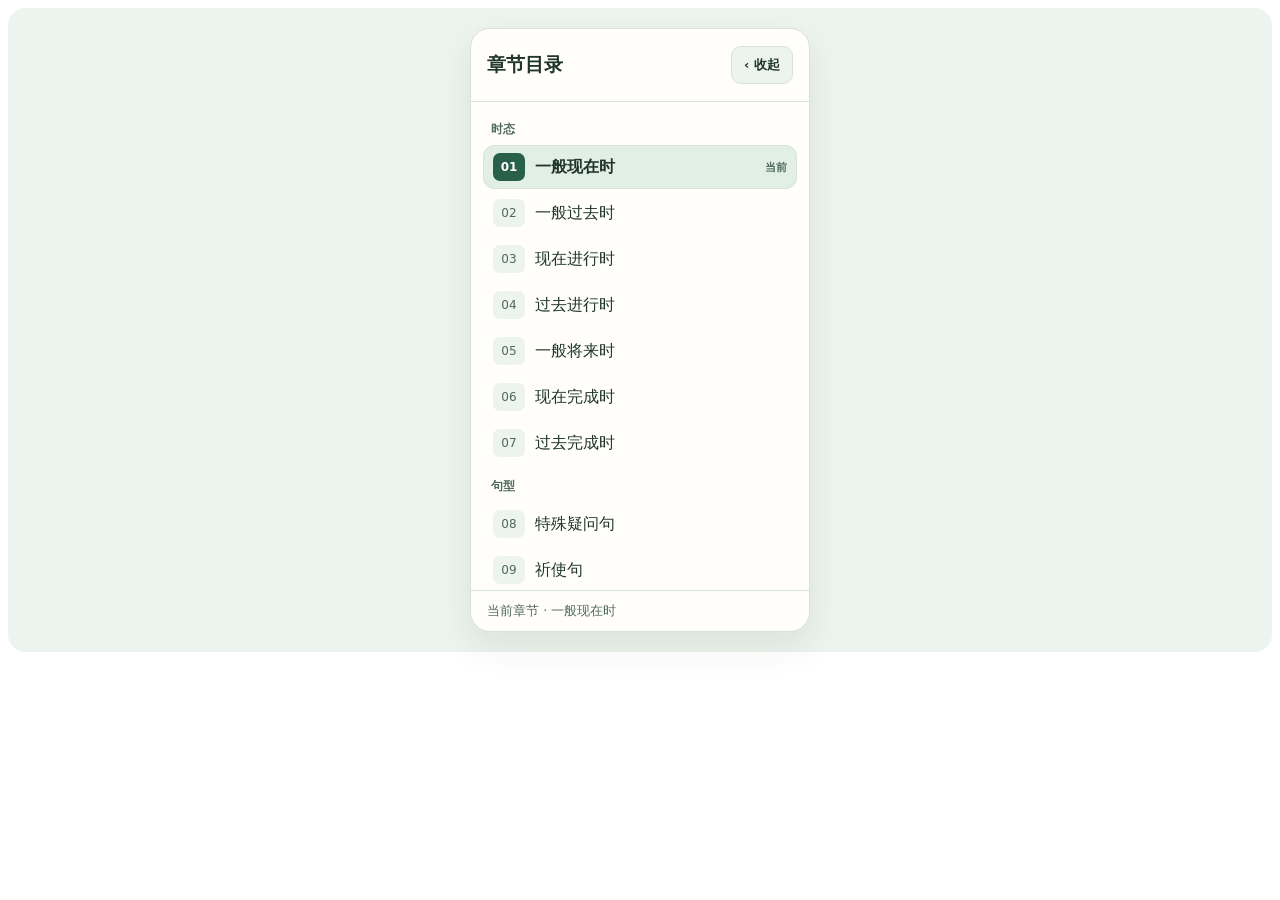
==== grammar-chapter-directory.html @ 1a6cff44 "Add classroom grammar chapter directory preview" ====
<!doctype html>
<html lang="zh-CN"><head><meta charset="utf-8"><meta name="viewport" content="width=device-width,initial-scale=1"><title>语法章节目录</title></head><body>
<style>
#grammar-directory-demo{--paper:light-dark(#fffefa,#17241f);--bg:light-dark(#edf3ee,#11201a);--ink:light-dark(#20362c,#e8f2ec);--muted:light-dark(#50695d,#adc2b7);--line:light-dark(#d6e3d9,#385346);--active:light-dark(#e2efe5,#29483b);color-scheme:light dark;color:var(--ink);font-family:Inter,"PingFang SC","Microsoft YaHei",system-ui,sans-serif;background:var(--bg);padding:20px;display:grid;place-items:center;border-radius:18px}
#grammar-directory-demo *{box-sizing:border-box}
#grammar-directory-demo [hidden]{display:none!important}
#grammar-directory-demo aside{width:min(100%,340px);background:var(--paper);border:1px solid var(--line);border-radius:20px;overflow:hidden;box-shadow:0 14px 35px #20362c16}
#grammar-directory-demo header{display:flex;align-items:center;justify-content:space-between;gap:12px;padding:17px 16px;border-bottom:1px solid var(--line)}
#grammar-directory-demo h2{margin:0;font-size:19px;font-weight:700}
#grammar-directory-demo button{font:inherit;color:inherit;cursor:pointer}
#grammar-directory-demo .fold{border:1px solid var(--line);background:var(--bg);border-radius:10px;padding:0 12px;min-height:38px;font-size:13px;font-weight:650;white-space:nowrap}
#grammar-directory-demo button:focus-visible{outline:2px solid light-dark(#28654f,#a0ddc0);outline-offset:2px}
#grammar-directory-demo nav{max-height:488px;overflow:auto;overscroll-behavior:contain;scrollbar-width:thin;padding:8px 12px 14px}
#grammar-directory-demo h3{font-size:12px;font-weight:700;color:var(--muted);margin:0;padding:11px 8px 5px;background:var(--paper);position:sticky;top:-8px;z-index:1}
#grammar-directory-demo .chapter{display:grid;grid-template-columns:32px 1fr auto;gap:10px;align-items:center;width:100%;min-height:44px;text-align:left;border:1px solid transparent;background:transparent;border-radius:11px;padding:5px 9px;margin:2px 0}
#grammar-directory-demo .chapter:hover{background:var(--bg)}
#grammar-directory-demo .chapter[aria-current=true]{background:var(--active);border-color:var(--line);font-weight:700}
#grammar-directory-demo .number{height:28px;border-radius:7px;display:grid;place-items:center;background:var(--bg);color:var(--muted);font-size:12px;font-variant-numeric:tabular-nums}
#grammar-directory-demo .chapter[aria-current=true] .number{background:light-dark(#28604b,#b5e5cc);color:light-dark(#fff,#113326)}
#grammar-directory-demo .status{font-size:11px;font-weight:650;color:var(--muted)}
#grammar-directory-demo footer{border-top:1px solid var(--line);padding:11px 16px;font-size:13px;color:var(--muted)}
#grammar-directory-demo[data-collapsed=true] aside{width:min(100%,220px)}
#grammar-directory-demo[data-collapsed=true] header{border:0}
#grammar-directory-demo[data-collapsed=true] h2{font-size:15px}
</style>
<div id="grammar-directory-demo">
  <aside aria-labelledby="grammar-directory-heading">
    <header>
      <h2 id="grammar-directory-heading">章节目录</h2>
      <button class="fold" type="button" aria-expanded="true" aria-controls="grammar-directory-list">‹ 收起</button>
    </header>
    <nav id="grammar-directory-list" aria-label="语法章节"></nav>
    <footer aria-live="polite">当前章节 · 一般现在时</footer>
  </aside>
</div>
<script>
(() => {
  const root = document.getElementById('grammar-directory-demo');
  const list = root.querySelector('nav');
  const footer = root.querySelector('footer');
  const fold = root.querySelector('.fold');
  const groups = [
    ['时态', ['一般现在时','一般过去时','现在进行时','过去进行时','一般将来时','现在完成时','过去完成时']],
    ['句型', ['特殊疑问句','祈使句','感叹句','反意疑问句']],
    ['从句', ['定语从句','宾语从句','状语从句']],
    ['句子成分与词类', ['句子成分','名词','冠词']]
  ];
  let number = 0;
  let current;
  for (const [heading, chapters] of groups) {
    const group = document.createElement('section');
    const title = document.createElement('h3');
    title.textContent = heading;
    group.append(title);
    for (const chapter of chapters) {
      const button = document.createElement('button');
      button.type = 'button';
      button.className = 'chapter';
      const index = document.createElement('span');
      index.className = 'number';
      index.textContent = String(++number).padStart(2,'0');
      const name = document.createElement('span');
      name.textContent = chapter;
      const status = document.createElement('span');
      status.className = 'status';
      status.textContent = '当前';
      status.hidden = number !== 1;
      button.setAttribute('aria-current', String(number === 1));
      if (number === 1) current = button;
      button.append(index, name, status);
      button.onclick = () => {
        current.setAttribute('aria-current','false');
        current.querySelector('.status').hidden = true;
        current = button;
        button.setAttribute('aria-current','true');
        status.hidden = false;
        footer.textContent = '当前章节 · ' + chapter;
      };
      group.append(button);
    }
    list.append(group);
  }
  fold.onclick = () => {
    const collapsed = !list.hidden;
    list.hidden = footer.hidden = collapsed;
    root.dataset.collapsed = String(collapsed);
    fold.setAttribute('aria-expanded', String(!collapsed));
    fold.textContent = collapsed ? '› 展开' : '‹ 收起';
  };
})();
</script>

</body></html>
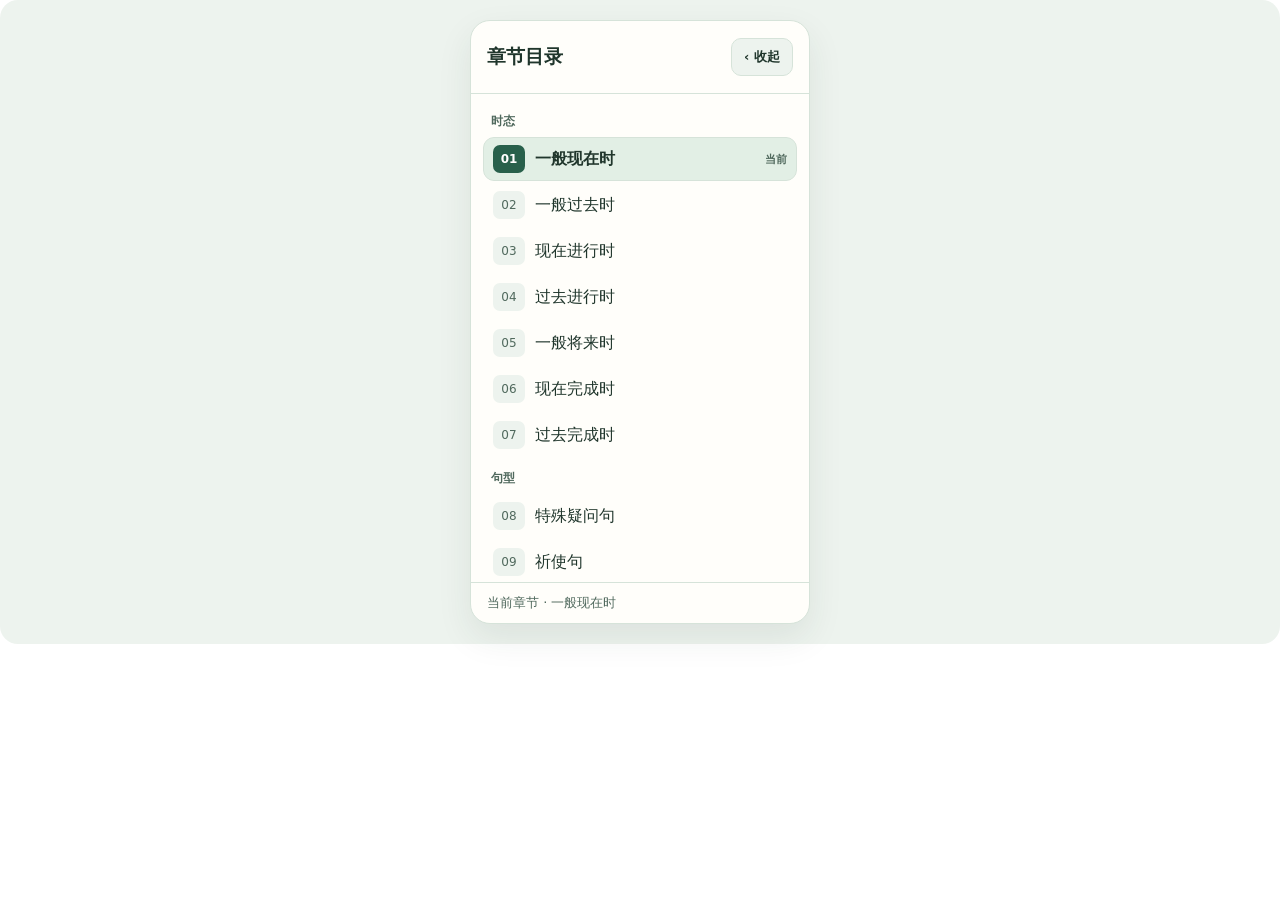
==== commit ea816306: "Dock collapsed chapter directory to the left edge" ====
--- a/grammar-chapter-directory.html
+++ b/grammar-chapter-directory.html
@@ -1,5 +1,5 @@
 <!doctype html>
-<html lang="zh-CN"><head><meta charset="utf-8"><meta name="viewport" content="width=device-width,initial-scale=1"><title>语法章节目录</title></head><body>
+<html lang="zh-CN"><head><meta charset="utf-8"><meta name="viewport" content="width=device-width,initial-scale=1"><title>语法章节目录</title><style>body{margin:0}</style></head><body>
 <style>
 #grammar-directory-demo{--paper:light-dark(#fffefa,#17241f);--bg:light-dark(#edf3ee,#11201a);--ink:light-dark(#20362c,#e8f2ec);--muted:light-dark(#50695d,#adc2b7);--line:light-dark(#d6e3d9,#385346);--active:light-dark(#e2efe5,#29483b);color-scheme:light dark;color:var(--ink);font-family:Inter,"PingFang SC","Microsoft YaHei",system-ui,sans-serif;background:var(--bg);padding:20px;display:grid;place-items:center;border-radius:18px}
 #grammar-directory-demo *{box-sizing:border-box}
@@ -19,15 +19,18 @@
 #grammar-directory-demo .chapter[aria-current=true] .number{background:light-dark(#28604b,#b5e5cc);color:light-dark(#fff,#113326)}
 #grammar-directory-demo .status{font-size:11px;font-weight:650;color:var(--muted)}
 #grammar-directory-demo footer{border-top:1px solid var(--line);padding:11px 16px;font-size:13px;color:var(--muted)}
-#grammar-directory-demo[data-collapsed=true] aside{width:min(100%,220px)}
-#grammar-directory-demo[data-collapsed=true] header{border:0}
-#grammar-directory-demo[data-collapsed=true] h2{font-size:15px}
+#grammar-directory-demo[data-collapsed=true]{justify-items:start;padding-inline-start:0;border-start-start-radius:0;border-end-start-radius:0}
+#grammar-directory-demo[data-collapsed=true] aside{width:max-content;border:0;border-radius:0;overflow:visible;background:transparent;box-shadow:none}
+#grammar-directory-demo[data-collapsed=true] header{border:0;padding:0}
+#grammar-directory-demo[data-collapsed=true] .fold{width:42px;min-height:106px;display:grid;align-content:center;justify-items:center;gap:4px;padding:8px 0;border-inline-start:0;border-radius:0 12px 12px 0;background:var(--paper);color:var(--ink);box-shadow:2px 4px 12px #20362c16}
+#grammar-directory-demo .fold-edge{writing-mode:vertical-rl;letter-spacing:.14em}
+#grammar-directory-demo .fold-arrow{font-size:22px;line-height:1}
 </style>
 <div id="grammar-directory-demo">
   <aside aria-labelledby="grammar-directory-heading">
     <header>
       <h2 id="grammar-directory-heading">章节目录</h2>
-      <button class="fold" type="button" aria-expanded="true" aria-controls="grammar-directory-list">‹ 收起</button>
+      <button class="fold" type="button" aria-expanded="true" aria-controls="grammar-directory-list"><span class="fold-full">‹ 收起</span><span class="fold-arrow" aria-hidden="true" hidden>›</span><span class="fold-edge" hidden>目录</span></button>
     </header>
     <nav id="grammar-directory-list" aria-label="语法章节"></nav>
     <footer aria-live="polite">当前章节 · 一般现在时</footer>
@@ -85,7 +88,11 @@
     list.hidden = footer.hidden = collapsed;
     root.dataset.collapsed = String(collapsed);
     fold.setAttribute('aria-expanded', String(!collapsed));
-    fold.textContent = collapsed ? '› 展开' : '‹ 收起';
+    root.querySelector('h2').hidden = collapsed;
+    fold.querySelector('.fold-full').hidden = collapsed;
+    fold.querySelector('.fold-arrow').hidden = !collapsed;
+    fold.querySelector('.fold-edge').hidden = !collapsed;
+    fold.setAttribute('aria-label', collapsed ? '展开章节目录' : '收起章节目录');
   };
 })();
 </script>
